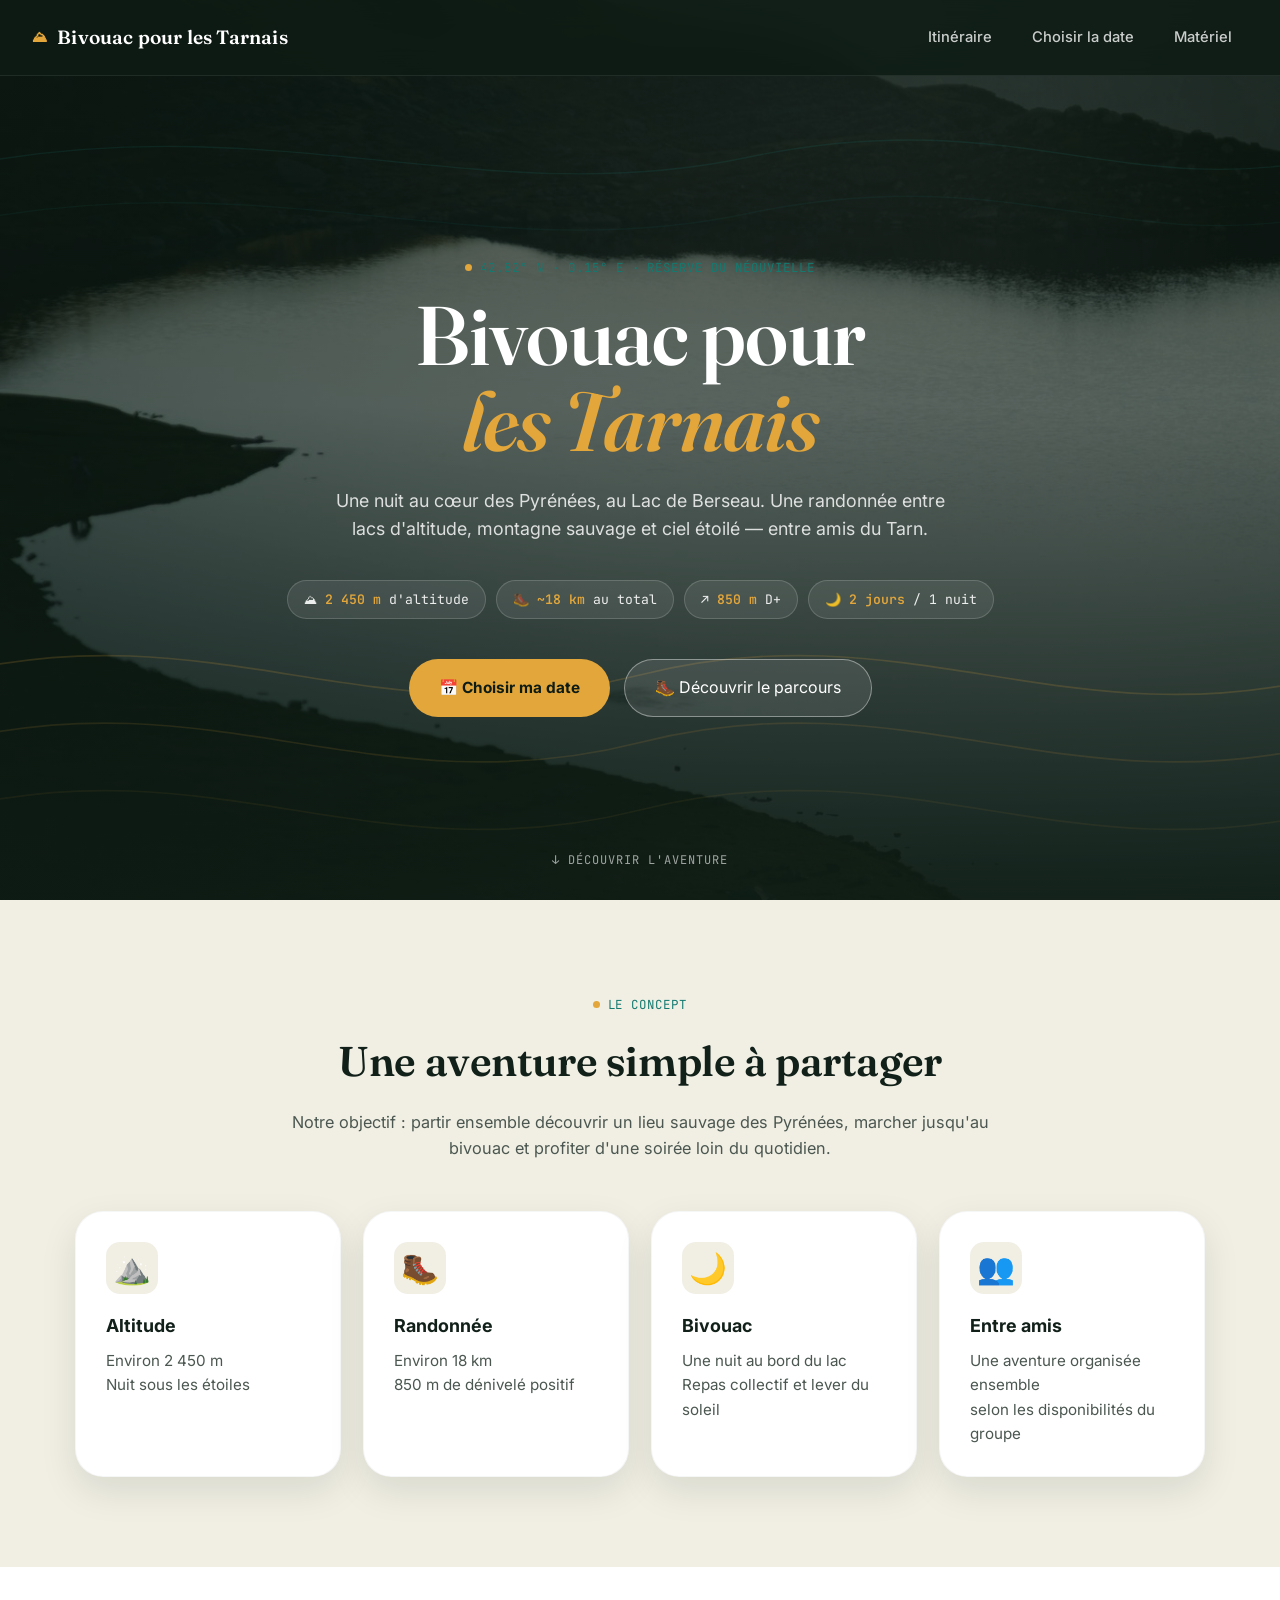
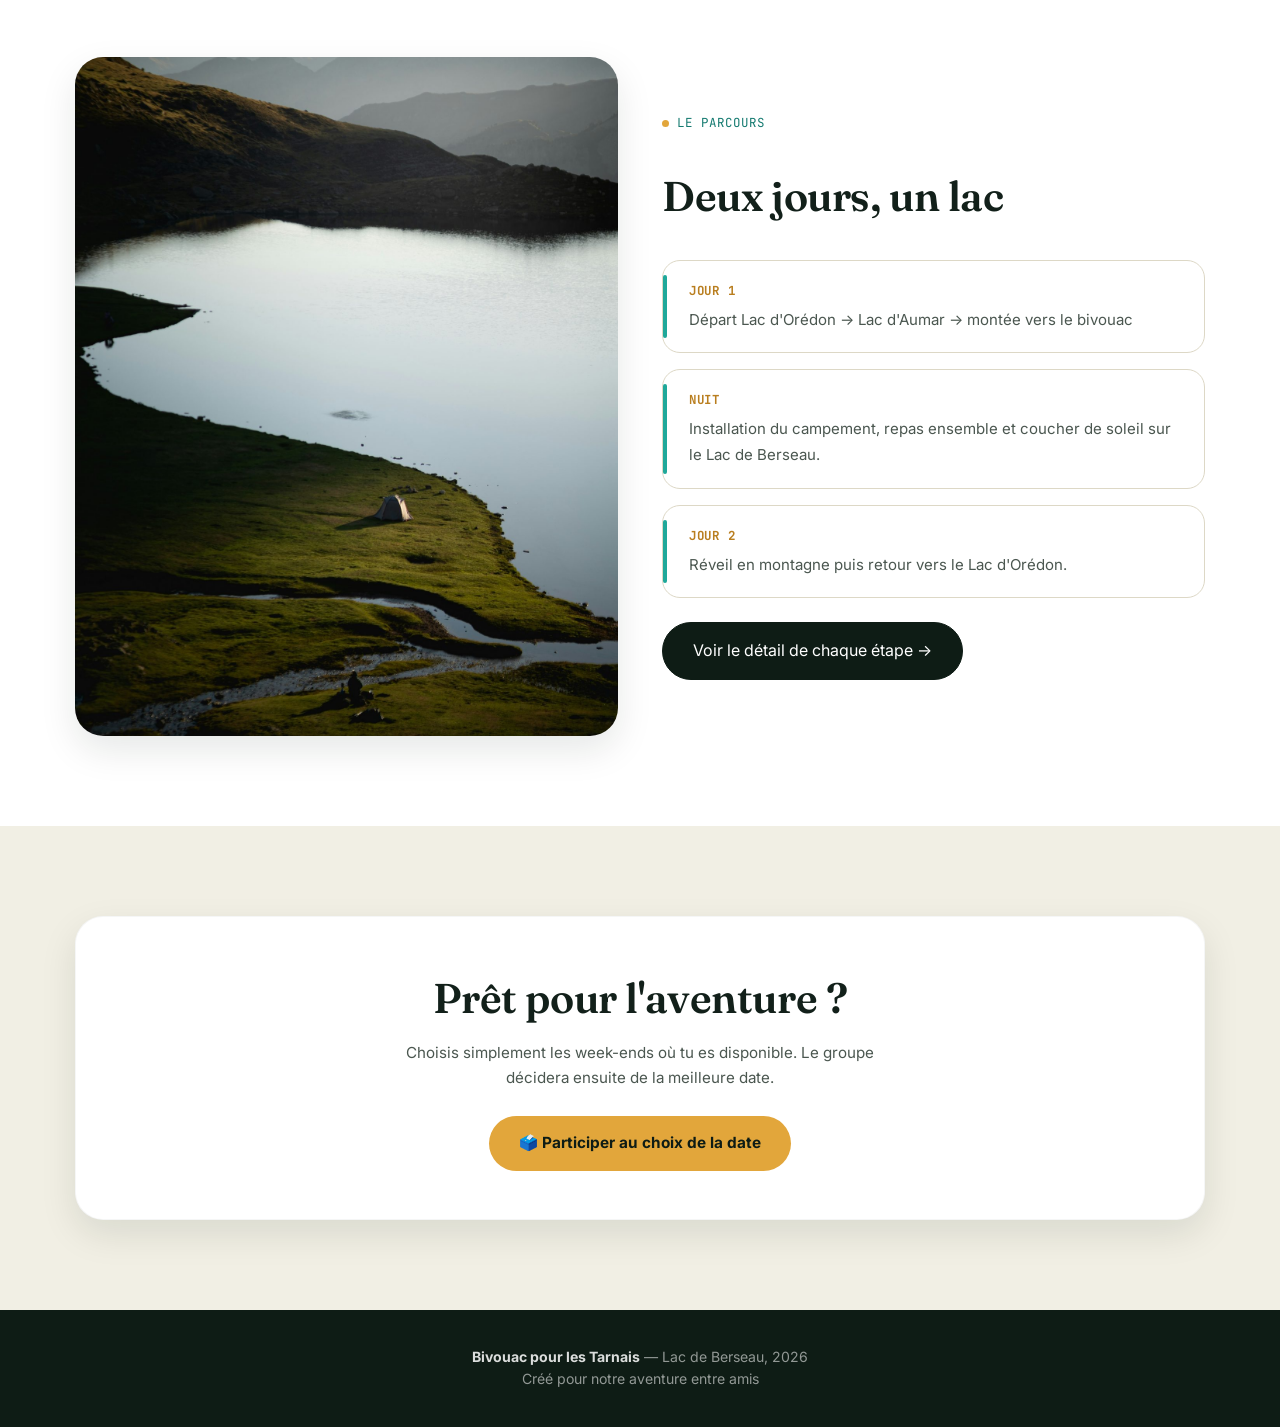
==== bivouac/index.html @ 33d570cf "Add files via upload" ====
<!DOCTYPE html>
<html lang="fr">
<head>

<meta charset="UTF-8">
<meta name="viewport" content="width=device-width, initial-scale=1.0">

<title>Bivouac pour les Tarnais 2026 — Lac de Berseau</title>
<meta name="description" content="Une nuit au Lac de Berseau, dans la réserve du Néouvielle. Itinéraire, dates et matériel pour le bivouac des Tarnais, été 2026.">

<link rel="stylesheet" href="css/style.css">

</head>
<body>

<header class="topnav">

    <a href="index.html" class="nav-logo">
        <span class="logo-mark">⛰</span>
        Bivouac pour les Tarnais
    </a>

    <nav class="nav-menu">
        <a href="itineraire.html" class="nav-link">Itinéraire</a>
        <a href="vote.html" class="nav-link">Choisir la date</a>
        <a href="materiel.html" class="nav-link">Matériel</a>
    </nav>

    <button class="nav-toggle" aria-label="Ouvrir le menu" aria-expanded="false">
        <span></span><span></span><span></span>
    </button>

</header>


<!-- HERO -->
<section class="hero">

    <svg class="hero-contours" viewBox="0 0 1200 800" preserveAspectRatio="none" xmlns="http://www.w3.org/2000/svg" aria-hidden="true">
        <path d="M-50,600 C200,540 350,660 600,600 C850,540 1000,660 1250,600" stroke="#e2a63b" stroke-width="1.5" fill="none" opacity="0.5"/>
        <path d="M-50,660 C200,600 350,720 600,660 C850,600 1000,720 1250,660" stroke="#e2a63b" stroke-width="1.5" fill="none" opacity="0.35"/>
        <path d="M-50,720 C200,660 350,780 600,720 C850,660 1000,780 1250,720" stroke="#e2a63b" stroke-width="1.5" fill="none" opacity="0.2"/>
        <path d="M-50,150 C250,90 450,190 700,140 C950,90 1050,180 1250,140" stroke="#1fa89a" stroke-width="1.2" fill="none" opacity="0.3"/>
        <path d="M-50,200 C250,140 450,240 700,190 C950,140 1050,230 1250,190" stroke="#1fa89a" stroke-width="1.2" fill="none" opacity="0.18"/>
    </svg>

    <div class="hero-content">

        <span class="eyebrow">42.82° N · 0.15° E · Réserve du Néouvielle</span>

        <h1 class="hero-title">Bivouac pour<br><em>les Tarnais</em></h1>

        <p class="hero-sub">
            Une nuit au cœur des Pyrénées, au Lac de Berseau.
            Une randonnée entre lacs d'altitude, montagne sauvage et ciel étoilé — entre amis du Tarn.
        </p>

        <div class="hero-stats">
            <span class="hero-stat">⛰ <b>2 450 m</b> d'altitude</span>
            <span class="hero-stat">🥾 <b>~18 km</b> au total</span>
            <span class="hero-stat">↗ <b>850 m</b> D+</span>
            <span class="hero-stat">🌙 <b>2 jours</b> / 1 nuit</span>
        </div>

        <div class="hero-buttons">
            <a href="vote.html" class="btn-primary">📅 Choisir ma date</a>
            <a href="itineraire.html" class="btn-secondary">🥾 Découvrir le parcours</a>
        </div>

    </div>

    <div class="hero-scroll">↓ Découvrir l'aventure</div>

</section>


<!-- PRESENTATION -->
<section class="section">
    <div class="container">

        <div class="section-head">
            <span class="eyebrow">Le concept</span>
            <h2 class="section-title">Une aventure simple à partager</h2>
            <p class="section-description">
                Notre objectif : partir ensemble découvrir un lieu sauvage des Pyrénées, marcher jusqu'au bivouac
                et profiter d'une soirée loin du quotidien.
            </p>
        </div>

        <div class="cards-grid">

            <div class="card">
                <div class="card-icon">⛰️</div>
                <h3>Altitude</h3>
                <p>Environ 2 450 m<br>Nuit sous les étoiles</p>
            </div>

            <div class="card">
                <div class="card-icon">🥾</div>
                <h3>Randonnée</h3>
                <p>Environ 18 km<br>850 m de dénivelé positif</p>
            </div>

            <div class="card">
                <div class="card-icon">🌙</div>
                <h3>Bivouac</h3>
                <p>Une nuit au bord du lac<br>Repas collectif et lever du soleil</p>
            </div>

            <div class="card">
                <div class="card-icon">👥</div>
                <h3>Entre amis</h3>
                <p>Une aventure organisée ensemble<br>selon les disponibilités du groupe</p>
            </div>

        </div>

    </div>
</section>


<!-- IMAGE + HISTOIRE -->
<section class="section section-alt">
    <div class="container">

        <div class="route-layout">

            <div class="route-image">
                <img src="images/lac-berseau.jpg" alt="Lac de Berseau au coucher du soleil, tente de bivouac installée sur la rive, Pyrénées">
            </div>

            <div class="route-info">

                <span class="eyebrow">Le parcours</span>
                <h2 class="section-title" style="text-align:left">Deux jours, un lac</h2>

                <div class="info-box">
                    <strong>Jour 1</strong>
                    <span>Départ Lac d'Orédon → Lac d'Aumar → montée vers le bivouac</span>
                </div>

                <div class="info-box">
                    <strong>Nuit</strong>
                    <span>Installation du campement, repas ensemble et coucher de soleil sur le Lac de Berseau.</span>
                </div>

                <div class="info-box">
                    <strong>Jour 2</strong>
                    <span>Réveil en montagne puis retour vers le Lac d'Orédon.</span>
                </div>

                <a href="itineraire.html" class="btn-secondary" style="align-self:flex-start;background:var(--pine-950);border-color:var(--pine-950);color:#fff;margin-top:8px">
                    Voir le détail de chaque étape →
                </a>

            </div>

        </div>

    </div>
</section>


<!-- CTA -->
<section class="section">
    <div class="container">

        <div class="card" style="text-align:center;padding:48px 30px">
            <h2 class="section-title" style="margin-bottom:10px">Prêt pour l'aventure ?</h2>
            <p style="margin:0 auto 26px;max-width:520px;color:var(--ink-soft)">
                Choisis simplement les week-ends où tu es disponible. Le groupe décidera ensuite de la meilleure date.
            </p>
            <a href="vote.html" class="btn-primary">🗳️ Participer au choix de la date</a>
        </div>

    </div>
</section>


<footer class="footer">
    <strong>Bivouac pour les Tarnais</strong> — Lac de Berseau, 2026<br>
    Créé pour notre aventure entre amis
</footer>

<script src="js/nav.js"></script>

</body>
</html>
---- bivouac/css/style.css ----
/* =========================================================
   BIVOUAC POUR LES TARNAIS — Lac de Berseau, 2026
   Design system : carnet de route technique / altimètre GPS
   ========================================================= */

@import url('https://fonts.googleapis.com/css2?family=Fraunces:opsz,wght@9..144,400;9..144,500;9..144,600;9..144,700&family=Inter:wght@400;500;600;700;800&family=JetBrains+Mono:wght@400;500;600;700&display=swap');

/* ---------------------------------------------------------
   RESET
--------------------------------------------------------- */
*, *::before, *::after { box-sizing: border-box; margin: 0; padding: 0; }
html { scroll-behavior: smooth; }
body {
    font-family: "Inter", "Segoe UI", Arial, sans-serif;
    background: var(--paper);
    color: var(--ink);
    line-height: 1.6;
    -webkit-font-smoothing: antialiased;
}
img { max-width: 100%; display: block; }
a { text-decoration: none; color: inherit; }
button, input, textarea { font-family: inherit; }
ul { list-style: none; }

@media (prefers-reduced-motion: reduce) {
    *, *::before, *::after {
        animation-duration: 0.01ms !important;
        animation-iteration-count: 1 !important;
        transition-duration: 0.01ms !important;
        scroll-behavior: auto !important;
    }
}

:focus-visible {
    outline: 2px solid var(--teal);
    outline-offset: 3px;
}

/* ---------------------------------------------------------
   TOKENS
--------------------------------------------------------- */
:root {
    /* Base */
    --pine-950: #0e1c15;
    --pine-800: #16281e;
    --pine-700: #1f3d2a;
    --pine-500: #3a6b4a;
    --pine-300: #6a9c78;

    --paper: #f1efe4;
    --paper-2: #ffffff;
    --line: #ddd8c6;

    --ink: #12201a;
    --ink-soft: #4b5750;
    --ink-mute: #7c867f;

    --amber: #e2a63b;
    --amber-deep: #b97e1f;
    --teal: #1fa89a;
    --teal-deep: #147a70;

    --radius-s: 10px;
    --radius: 18px;
    --radius-l: 28px;

    --shadow: 0 14px 36px rgba(14, 28, 21, 0.10);
    --shadow-hover: 0 22px 50px rgba(14, 28, 21, 0.16);

    --font-display: "Fraunces", Georgia, serif;
    --font-body: "Inter", "Segoe UI", Arial, sans-serif;
    --font-mono: "JetBrains Mono", "SFMono-Regular", Consolas, monospace;
}

/* ---------------------------------------------------------
   LAYOUT HELPERS
--------------------------------------------------------- */
.container {
    width: 100%;
    max-width: 1180px;
    margin: auto;
    padding-left: 25px;
    padding-right: 25px;
}

.eyebrow {
    font-family: var(--font-mono);
    font-size: 0.78rem;
    letter-spacing: 0.08em;
    text-transform: uppercase;
    color: var(--teal-deep);
    display: inline-flex;
    align-items: center;
    gap: 8px;
    margin-bottom: 14px;
}
.eyebrow::before {
    content: "";
    width: 7px;
    height: 7px;
    border-radius: 50%;
    background: var(--amber);
    display: inline-block;
}

/* ---------------------------------------------------------
   NAVIGATION
--------------------------------------------------------- */
.topnav {
    position: fixed;
    top: 0; left: 0; right: 0;
    height: 76px;
    display: flex;
    align-items: center;
    justify-content: space-between;
    padding: 0 32px;
    background: rgba(14, 28, 21, 0.85);
    backdrop-filter: blur(14px);
    -webkit-backdrop-filter: blur(14px);
    border-bottom: 1px solid rgba(255,255,255,0.08);
    z-index: 1000;
}

.nav-logo {
    color: #fff;
    font-family: var(--font-display);
    font-size: 1.2rem;
    font-weight: 600;
    letter-spacing: 0.01em;
    display: flex;
    align-items: center;
    gap: 10px;
}
.nav-logo .logo-mark {
    color: var(--amber);
    font-family: var(--font-mono);
    font-size: 0.95rem;
}

.nav-menu {
    display: flex;
    align-items: center;
    gap: 8px;
}

.nav-link {
    color: rgba(255,255,255,0.78);
    font-size: 0.92rem;
    font-weight: 500;
    padding: 10px 16px;
    border-radius: 50px;
    transition: 0.2s;
}
.nav-link:hover,
.nav-link:focus-visible {
    color: #fff;
    background: rgba(255,255,255,0.10);
}
.nav-link.is-active {
    color: var(--pine-950);
    background: var(--amber);
}

/* Hamburger toggle (mobile) */
.nav-toggle {
    display: none;
    width: 44px;
    height: 44px;
    border: none;
    background: rgba(255,255,255,0.08);
    border-radius: 12px;
    cursor: pointer;
    position: relative;
    z-index: 1200;
}
.nav-toggle span {
    position: absolute;
    left: 11px; right: 11px;
    height: 2px;
    background: #fff;
    border-radius: 2px;
    transition: 0.25s ease;
}
.nav-toggle span:nth-child(1) { top: 16px; }
.nav-toggle span:nth-child(2) { top: 21px; }
.nav-toggle span:nth-child(3) { top: 26px; }

.nav-toggle.is-open span:nth-child(1) { transform: translateY(5px) rotate(45deg); }
.nav-toggle.is-open span:nth-child(2) { opacity: 0; }
.nav-toggle.is-open span:nth-child(3) { transform: translateY(-5px) rotate(-45deg); }

/* ---------------------------------------------------------
   HERO
--------------------------------------------------------- */
.hero {
    min-height: 100svh;
    display: flex;
    align-items: center;
    justify-content: center;
    position: relative;
    overflow: hidden;
    background: var(--pine-950);
}

.hero::before {
    content: "";
    position: absolute;
    inset: 0;
    background-image:
        linear-gradient(180deg, rgba(14,28,21,0.55) 0%, rgba(14,28,21,0.35) 45%, rgba(14,28,21,0.92) 100%),
        url("../images/lac-berseau.jpg");
    background-size: cover;
    background-position: center 30%;
    opacity: 0.55;
}

.hero-contours {
    position: absolute;
    inset: 0;
    width: 100%;
    height: 100%;
    opacity: 0.35;
    pointer-events: none;
}

.hero-content {
    position: relative;
    z-index: 2;
    max-width: 880px;
    text-align: center;
    padding: 130px 25px 60px;
}

.hero-title {
    color: #fff;
    font-family: var(--font-display);
    font-weight: 600;
    font-size: clamp(2.6rem, 7vw, 5.2rem);
    line-height: 1.04;
    margin-bottom: 22px;
    letter-spacing: -0.01em;
}
.hero-title em {
    font-style: italic;
    color: var(--amber);
}

.hero-sub {
    color: rgba(255,255,255,0.82);
    max-width: 620px;
    margin: 0 auto 36px;
    font-size: 1.12rem;
}

.hero-stats {
    display: flex;
    justify-content: center;
    flex-wrap: wrap;
    gap: 10px;
    margin-bottom: 40px;
}
.hero-stat {
    font-family: var(--font-mono);
    font-size: 0.82rem;
    color: rgba(255,255,255,0.9);
    background: rgba(255,255,255,0.08);
    border: 1px solid rgba(255,255,255,0.16);
    padding: 8px 16px;
    border-radius: 50px;
}
.hero-stat b { color: var(--amber); font-weight: 600; }

.hero-buttons {
    display: flex;
    justify-content: center;
    flex-wrap: wrap;
    gap: 14px;
}

.hero-scroll {
    position: absolute;
    bottom: 30px;
    left: 50%;
    transform: translateX(-50%);
    color: rgba(255,255,255,0.6);
    font-family: var(--font-mono);
    font-size: 0.75rem;
    letter-spacing: 0.08em;
    text-transform: uppercase;
    z-index: 2;
    animation: bounce 2.4s infinite;
}
@keyframes bounce {
    0%, 100% { transform: translate(-50%, 0); }
    50% { transform: translate(-50%, 8px); }
}

/* ---------------------------------------------------------
   BUTTONS
--------------------------------------------------------- */
.btn-primary,
.btn-send {
    background: var(--amber);
    color: var(--pine-950);
    padding: 15px 30px;
    border-radius: 50px;
    border: none;
    font-weight: 700;
    font-size: 0.96rem;
    cursor: pointer;
    transition: 0.22s;
    display: inline-flex;
    align-items: center;
    gap: 8px;
}
.btn-primary:hover,
.btn-send:hover {
    background: #f0b654;
    transform: translateY(-3px);
    box-shadow: 0 12px 26px rgba(226, 166, 59, 0.35);
}

.btn-secondary {
    background: rgba(255,255,255,0.10);
    border: 1px solid rgba(255,255,255,0.4);
    color: #fff;
    padding: 15px 30px;
    border-radius: 50px;
    transition: 0.22s;
    display: inline-flex;
    align-items: center;
    gap: 8px;
}
.btn-secondary:hover {
    background: rgba(255,255,255,0.2);
    transform: translateY(-3px);
}

.btn-send { width: 100%; justify-content: center; }
.btn-send:disabled { opacity: 0.6; cursor: default; transform: none; }

.btn-back {
    padding: 12px 25px;
    border-radius: 50px;
    background: var(--paper-2);
    border: 1px solid var(--line);
    color: var(--ink);
    font-weight: 600;
}

.btn-danger {
    background: #c65b4a;
    color: #fff;
    border: none;
    padding: 12px 22px;
    border-radius: 50px;
    font-weight: 600;
    cursor: pointer;
    transition: 0.2s;
}
.btn-danger:hover { background: #a94734; }

/* ---------------------------------------------------------
   GENERAL SECTIONS
--------------------------------------------------------- */
.section { padding: 90px 0; }
.section.tight { padding: 50px 0; }
.section-alt { background: var(--paper-2); }

.section-head { max-width: 700px; margin: 0 auto 50px; text-align: center; }
.section-head.left { margin: 0 0 40px; text-align: left; }

.section-title {
    font-family: var(--font-display);
    font-weight: 600;
    font-size: clamp(1.9rem, 3.4vw, 2.6rem);
    margin-bottom: 14px;
    letter-spacing: -0.01em;
}

.section-description {
    color: var(--ink-soft);
    font-size: 1.02rem;
}

/* ---------------------------------------------------------
   CARDS
--------------------------------------------------------- */
.cards-grid {
    display: grid;
    grid-template-columns: repeat(auto-fit, minmax(250px, 1fr));
    gap: 22px;
}

.card {
    background: var(--paper-2);
    border-radius: var(--radius-l);
    padding: 30px;
    box-shadow: var(--shadow);
    transition: 0.25s;
    border: 1px solid rgba(18,32,26,0.04);
}
.card:hover { transform: translateY(-6px); box-shadow: var(--shadow-hover); }

.card-icon {
    font-size: 1.9rem;
    margin-bottom: 18px;
    width: 52px; height: 52px;
    display: flex; align-items: center; justify-content: center;
    background: var(--paper);
    border-radius: 14px;
}

.card h3 { font-size: 1.12rem; margin-bottom: 8px; font-weight: 700; }
.card p { color: var(--ink-soft); font-size: 0.95rem; }
.card .stat-mono {
    font-family: var(--font-mono);
    font-size: 1.5rem;
    font-weight: 600;
    color: var(--teal-deep);
    display: block;
    margin-bottom: 4px;
}

/* ---------------------------------------------------------
   ITINÉRAIRE — PRÉSENTATION ACCUEIL
--------------------------------------------------------- */
.route-layout {
    display: grid;
    grid-template-columns: 1fr 1fr;
    gap: 44px;
    align-items: center;
}

.route-image {
    border-radius: var(--radius-l);
    overflow: hidden;
    box-shadow: var(--shadow);
    aspect-ratio: 4 / 5;
}
.route-image img { width: 100%; height: 100%; object-fit: cover; }

.route-info { display: flex; flex-direction: column; gap: 16px; }

.info-box {
    background: var(--paper-2);
    border-radius: var(--radius);
    padding: 20px 22px;
    border: 1px solid var(--line);
    position: relative;
    padding-left: 26px;
}
.info-box::before {
    content: "";
    position: absolute;
    left: 0; top: 14px; bottom: 14px;
    width: 4px;
    border-radius: 4px;
    background: var(--teal);
}
.info-box strong {
    display: block;
    font-family: var(--font-mono);
    font-size: 0.78rem;
    text-transform: uppercase;
    letter-spacing: 0.06em;
    color: var(--amber-deep);
    margin-bottom: 6px;
}
.info-box span { color: var(--ink-soft); font-size: 0.94rem; }

/* ---------------------------------------------------------
   PAGE HEADER (sous-pages)
--------------------------------------------------------- */
.page-hero {
    background: var(--pine-950);
    padding: 150px 0 70px;
    position: relative;
    overflow: hidden;
}
.page-hero .container { position: relative; z-index: 2; }
.page-hero .section-title,
.page-hero .eyebrow { color: #fff; }
.page-hero .eyebrow { color: var(--amber); }
.page-hero .section-description { color: rgba(255,255,255,0.75); }
.page-hero-contours { position: absolute; inset: 0; opacity: 0.25; }

/* ---------------------------------------------------------
   ITINÉRAIRE — SPINE / ÉTAPES
--------------------------------------------------------- */
.trail {
    position: relative;
    max-width: 900px;
    margin: 0 auto;
}

.trail::before {
    content: "";
    position: absolute;
    left: 34px;
    top: 34px;
    bottom: 34px;
    width: 0;
    border-left: 4px dashed var(--line);
}

.stage {
    position: relative;
    padding-left: 90px;
    padding-bottom: 56px;
}
.stage:last-child { padding-bottom: 0; }

.stage-marker {
    position: absolute;
    left: 0;
    top: 4px;
    width: 68px;
    height: 68px;
    border-radius: 50%;
    background: var(--paper-2);
    border: 3px solid var(--teal);
    display: flex;
    align-items: center;
    justify-content: center;
    flex-direction: column;
    box-shadow: var(--shadow);
    z-index: 2;
}
.stage-marker .marker-alt {
    font-family: var(--font-mono);
    font-size: 0.72rem;
    font-weight: 700;
    color: var(--pine-950);
    line-height: 1;
}
.stage-marker .marker-unit {
    font-family: var(--font-mono);
    font-size: 0.55rem;
    color: var(--ink-mute);
}
.stage.is-camp .stage-marker { border-color: var(--amber); background: var(--pine-950); }
.stage.is-camp .stage-marker .marker-alt { color: var(--amber); }
.stage.is-camp .stage-marker .marker-unit { color: rgba(255,255,255,0.5); }

.stage-card {
    background: var(--paper-2);
    border-radius: var(--radius-l);
    box-shadow: var(--shadow);
    overflow: hidden;
    border: 1px solid rgba(18,32,26,0.05);
}
.stage.is-camp .stage-card {
    background: var(--pine-950);
    color: #fff;
}

.stage-media {
    display: grid;
    grid-template-columns: 1.3fr 1fr;
}
.stage-photo {
    aspect-ratio: 4/3;
    overflow: hidden;
    background: linear-gradient(135deg, var(--pine-700), var(--pine-500));
    position: relative;
}
.stage-photo img { width: 100%; height: 100%; object-fit: cover; }
.stage-photo.is-placeholder {
    display: flex;
    align-items: center;
    justify-content: center;
}
.stage-photo.is-placeholder svg { width: 60%; opacity: 0.85; }
.stage-photo-tag {
    position: absolute;
    bottom: 10px; left: 10px;
    font-family: var(--font-mono);
    font-size: 0.65rem;
    color: #fff;
    background: rgba(14,28,21,0.55);
    padding: 4px 10px;
    border-radius: 50px;
    letter-spacing: 0.04em;
}
.stage-map {
    background: var(--paper);
    display: flex;
    align-items: center;
    justify-content: center;
    padding: 10px;
}
.stage.is-camp .stage-map { background: rgba(255,255,255,0.05); }
.stage-map svg { width: 100%; height: 100%; }

.stage-body { padding: 26px 28px 28px; }

.stage-eyebrow {
    font-family: var(--font-mono);
    font-size: 0.72rem;
    text-transform: uppercase;
    letter-spacing: 0.07em;
    color: var(--teal-deep);
    margin-bottom: 8px;
    display: block;
}
.stage.is-camp .stage-eyebrow { color: var(--amber); }

.stage-body h3 {
    font-family: var(--font-display);
    font-size: 1.4rem;
    font-weight: 600;
    margin-bottom: 10px;
}

.stage-body p {
    color: var(--ink-soft);
    font-size: 0.96rem;
    margin-bottom: 14px;
}
.stage.is-camp .stage-body p { color: rgba(255,255,255,0.78); }

.stage-tags {
    display: flex;
    flex-wrap: wrap;
    gap: 8px;
}
.stage-tag {
    font-family: var(--font-mono);
    font-size: 0.75rem;
    background: var(--paper);
    border: 1px solid var(--line);
    padding: 5px 12px;
    border-radius: 50px;
    color: var(--ink-soft);
}
.stage.is-camp .stage-tag {
    background: rgba(255,255,255,0.08);
    border-color: rgba(255,255,255,0.18);
    color: rgba(255,255,255,0.85);
}

/* ---------------------------------------------------------
   CARTE (Leaflet)
--------------------------------------------------------- */
.map-frame {
    height: 460px;
    border-radius: var(--radius-l);
    overflow: hidden;
    box-shadow: var(--shadow);
    border: 1px solid var(--line);
}

/* ---------------------------------------------------------
   PROGRAMME (timeline horaire)
--------------------------------------------------------- */
.program-list { display: flex; flex-direction: column; gap: 0; }
.program-item {
    display: grid;
    grid-template-columns: 130px 1fr;
    gap: 20px;
    padding: 20px 0;
    border-bottom: 1px solid var(--line);
}
.program-item:last-child { border-bottom: none; }
.program-time {
    font-family: var(--font-mono);
    font-weight: 700;
    color: var(--teal-deep);
    font-size: 0.95rem;
}
.program-item h4 { font-size: 1.02rem; margin-bottom: 4px; }
.program-item p { color: var(--ink-soft); font-size: 0.92rem; }

/* ---------------------------------------------------------
   MATÉRIEL
--------------------------------------------------------- */
.material-grid {
    display: grid;
    grid-template-columns: repeat(auto-fit, minmax(260px, 1fr));
    gap: 22px;
}

.material-card {
    background: var(--paper-2);
    border-radius: var(--radius-l);
    padding: 28px;
    box-shadow: var(--shadow);
    border: 1px solid rgba(18,32,26,0.04);
}

.material-card .card-icon { margin-bottom: 16px; }
.material-card h3 { margin-bottom: 4px; font-size: 1.08rem; }
.material-card .material-count {
    font-family: var(--font-mono);
    font-size: 0.75rem;
    color: var(--ink-mute);
    margin-bottom: 18px;
    display: block;
}

.material-list li {
    padding: 11px 0;
    border-bottom: 1px solid var(--line);
    color: var(--ink-soft);
    font-size: 0.94rem;
    display: flex;
    gap: 10px;
    align-items: flex-start;
}
.material-list li:last-child { border-bottom: none; }
.material-list li::before {
    content: "✓";
    color: var(--teal);
    font-weight: 700;
    flex-shrink: 0;
}
.material-list li b { color: var(--ink); font-weight: 600; }
.material-list li.is-key {
    background: rgba(226,166,59,0.10);
    margin: 0 -12px;
    padding: 11px 12px;
    border-radius: 10px;
    border-bottom: none;
}
.material-list li.is-key::before { content: "💧"; }

.material-note {
    background: rgba(31,168,154,0.08);
    border: 1px solid rgba(31,168,154,0.25);
    border-radius: var(--radius);
    padding: 18px 20px;
    font-size: 0.92rem;
    color: var(--ink-soft);
    margin-top: 22px;
}
.material-note b { color: var(--teal-deep); }

/* ---------------------------------------------------------
   VOTE PAGE
--------------------------------------------------------- */
.vote-page { background: var(--paper); }

.vote-wrap {
    max-width: 820px;
    margin: auto;
    padding: 130px 25px 80px;
}

.step-card {
    background: var(--paper-2);
    border-radius: var(--radius-l);
    padding: 36px;
    box-shadow: var(--shadow);
    border: 1px solid rgba(18,32,26,0.04);
}

.step-title {
    font-family: var(--font-display);
    font-size: 1.7rem;
    font-weight: 600;
    margin-bottom: 8px;
}

.step-sub { color: var(--ink-soft); margin-bottom: 26px; }

.field-group { margin-bottom: 24px; }
.field-group label {
    display: block;
    font-weight: 700;
    margin-bottom: 8px;
    font-size: 0.92rem;
}
.field-group input,
.field-group textarea {
    width: 100%;
    padding: 15px;
    border-radius: var(--radius-s);
    border: 1px solid var(--line);
    font-size: 1rem;
    background: var(--paper);
    transition: 0.2s;
}
.field-group input:focus,
.field-group textarea:focus {
    outline: none;
    border-color: var(--teal);
    background: var(--paper-2);
}

.calendar-wrap {
    background: var(--paper);
    padding: 22px;
    border-radius: var(--radius-l);
    border: 1px solid var(--line);
}
.calendar-wrap h3 {
    font-family: var(--font-mono);
    font-size: 0.85rem;
    text-transform: uppercase;
    letter-spacing: 0.05em;
    color: var(--ink-mute);
    margin-bottom: 14px;
}

.dates-grid {
    display: grid;
    grid-template-columns: repeat(auto-fit, minmax(150px, 1fr));
    gap: 12px;
}

.date-btn {
    padding: 16px;
    background: var(--paper-2);
    border: 2px solid var(--line);
    border-radius: var(--radius-s);
    cursor: pointer;
    text-align: left;
    transition: 0.18s;
}
.date-btn:hover { border-color: var(--teal); }
.date-btn.selected {
    background: rgba(31,168,154,0.10);
    border-color: var(--teal);
}
.date-day {
    font-family: var(--font-mono);
    color: var(--ink-mute);
    font-size: 0.72rem;
    text-transform: uppercase;
}
.date-range { font-weight: 700; font-size: 1rem; margin-top: 2px; }
.date-check { color: var(--teal-deep); font-size: 0.82rem; font-weight: 600; margin-top: 4px; min-height: 18px; }

.vote-recap {
    background: var(--paper);
    border: 1px solid var(--line);
    border-radius: var(--radius);
    padding: 20px 22px;
    margin: 26px 0;
}
.recap-row { font-size: 0.92rem; margin-bottom: 8px; color: var(--ink-soft); }
.recap-row:last-child { margin-bottom: 0; }
.recap-row strong { color: var(--ink); }

/* ---------------------------------------------------------
   ADMIN
--------------------------------------------------------- */
.admin-page { background: var(--paper); }
.admin-wrap { max-width: 1150px; margin: auto; padding: 130px 25px 80px; }
.admin-header { text-align: center; margin-bottom: 44px; }
.admin-header h1 {
    font-family: var(--font-display);
    font-size: clamp(2rem, 4vw, 2.5rem);
    margin-bottom: 8px;
}
.admin-header p { color: var(--ink-soft); font-family: var(--font-mono); font-size: 0.9rem; }

.winner-card {
    background: linear-gradient(135deg, var(--pine-950), var(--pine-700));
    color: #fff;
    border-radius: var(--radius-l);
    padding: 36px;
    display: flex;
    align-items: center;
    gap: 26px;
    margin-bottom: 36px;
    box-shadow: var(--shadow);
}
.winner-crown { font-size: 2.6rem; }
.winner-label {
    font-family: var(--font-mono);
    text-transform: uppercase;
    letter-spacing: 0.06em;
    opacity: 0.65;
    font-size: 0.75rem;
}
.winner-hike { font-family: var(--font-display); font-size: 1.6rem; font-weight: 600; margin: 4px 0; }
.winner-date { color: var(--amber); font-weight: 700; }
.winner-detail { font-size: 0.88rem; opacity: 0.75; margin-top: 4px; }

.results-grid {
    display: grid;
    grid-template-columns: repeat(2, 1fr);
    gap: 22px;
}
.result-block {
    background: var(--paper-2);
    padding: 28px;
    border-radius: var(--radius-l);
    box-shadow: var(--shadow);
}
.result-block h3 { margin-bottom: 18px; font-size: 1.05rem; }
.result-block.full-width { grid-column: 1 / -1; }

.chart-row { margin-bottom: 16px; }
.chart-row:last-child { margin-bottom: 0; }
.chart-label { display: flex; justify-content: space-between; font-size: 0.86rem; margin-bottom: 6px; }
.chart-count { font-family: var(--font-mono); color: var(--ink-mute); }
.chart-bar-bg { height: 10px; background: var(--paper); border-radius: 20px; overflow: hidden; }
.chart-bar { height: 100%; background: var(--teal); border-radius: 20px; transition: width 0.4s; }

.route-summary h4 { font-family: var(--font-display); margin-bottom: 10px; }
.route-summary p { color: var(--ink-soft); font-size: 0.92rem; }

.table-wrap { overflow-x: auto; }
table { width: 100%; border-collapse: collapse; }
th {
    background: var(--paper);
    padding: 12px 14px;
    text-align: left;
    font-family: var(--font-mono);
    font-size: 0.75rem;
    text-transform: uppercase;
    letter-spacing: 0.05em;
    color: var(--ink-mute);
}
td { padding: 14px; border-bottom: 1px solid var(--line); font-size: 0.92rem; }
.empty-row { text-align: center; color: var(--ink-mute); padding: 30px !important; }

.btn-delete {
    background: none;
    border: 1px solid var(--line);
    border-radius: 8px;
    padding: 6px 10px;
    cursor: pointer;
    transition: 0.2s;
}
.btn-delete:hover { border-color: #c65b4a; background: rgba(198,91,74,0.08); }

.danger-zone { margin-top: 40px; }
.danger-zone summary {
    cursor: pointer;
    font-family: var(--font-mono);
    font-size: 0.85rem;
    color: var(--ink-mute);
}

/* ---------------------------------------------------------
   FOOTER
--------------------------------------------------------- */
.footer {
    background: var(--pine-950);
    color: rgba(255,255,255,0.55);
    text-align: center;
    padding: 36px;
    font-size: 0.88rem;
}
.footer strong { color: rgba(255,255,255,0.85); }

/* ---------------------------------------------------------
   RESPONSIVE
--------------------------------------------------------- */
@media (max-width: 900px) {
    .route-layout { grid-template-columns: 1fr; }
    .results-grid { grid-template-columns: 1fr; }
    .stage-media { grid-template-columns: 1fr; }
    .stage-map { min-height: 140px; }
}

@media (max-width: 760px) {
    .nav-menu {
        position: fixed;
        top: 76px; left: 0; right: 0;
        background: rgba(14,28,21,0.98);
        backdrop-filter: blur(14px);
        flex-direction: column;
        align-items: stretch;
        gap: 4px;
        padding: 14px 20px 26px;
        transform: translateY(-12px);
        opacity: 0;
        pointer-events: none;
        transition: 0.22s ease;
        border-bottom: 1px solid rgba(255,255,255,0.08);
    }
    .nav-menu.is-open {
        transform: translateY(0);
        opacity: 1;
        pointer-events: auto;
    }
    .nav-link { padding: 14px 16px; border-radius: 12px; font-size: 1rem; }
    .nav-toggle { display: block; }
}

@media (max-width: 600px) {
    .topnav { padding: 0 18px; }
    .hero-content { padding-top: 110px; }
    .hero-title { font-size: 2.5rem; }
    .hero-sub { font-size: 1rem; }
    .section { padding: 60px 0; }
    .section-title { font-size: 1.7rem; }
    .step-card { padding: 24px; }
    .winner-card { flex-direction: column; text-align: center; }
    .dates-grid { grid-template-columns: 1fr; }
    .stage { padding-left: 74px; padding-bottom: 44px; }
    .stage-marker { width: 56px; height: 56px; left: 0; }
    .trail::before { left: 27px; }
    .program-item { grid-template-columns: 1fr; gap: 4px; }
}
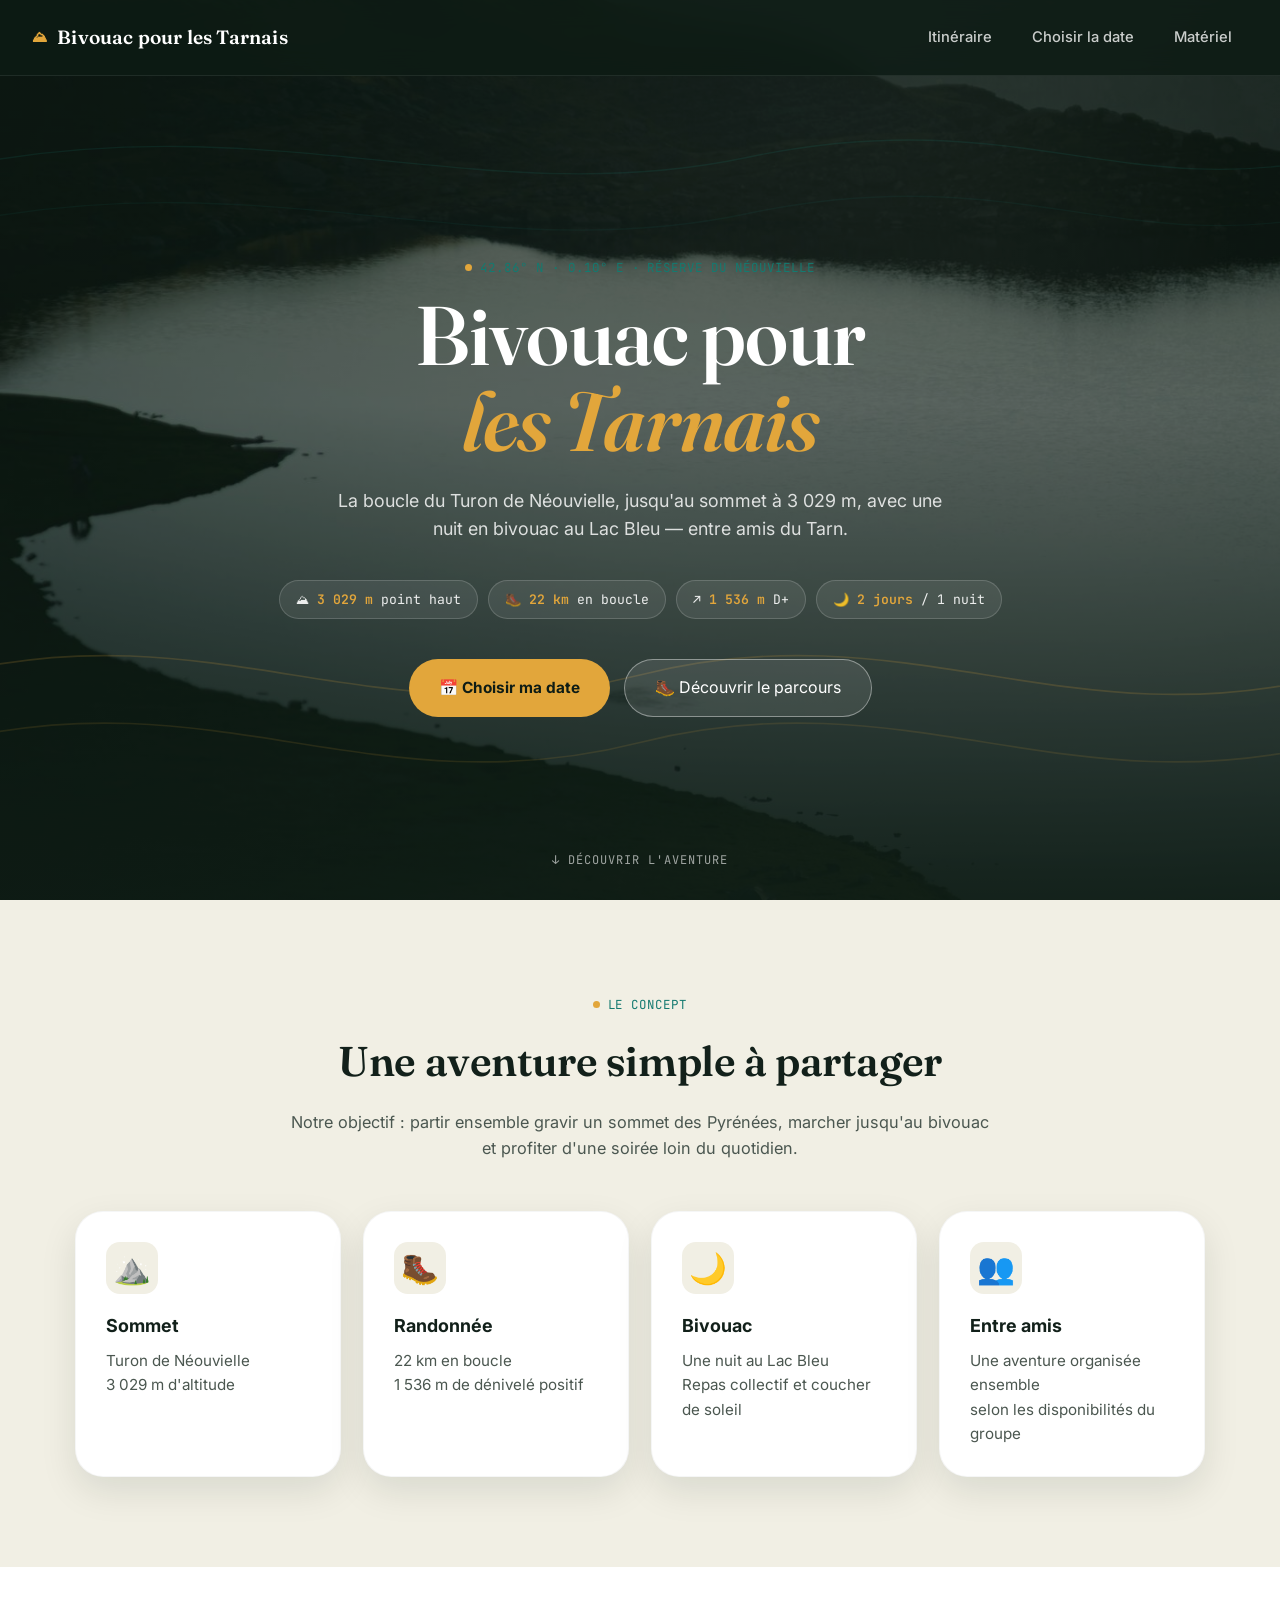
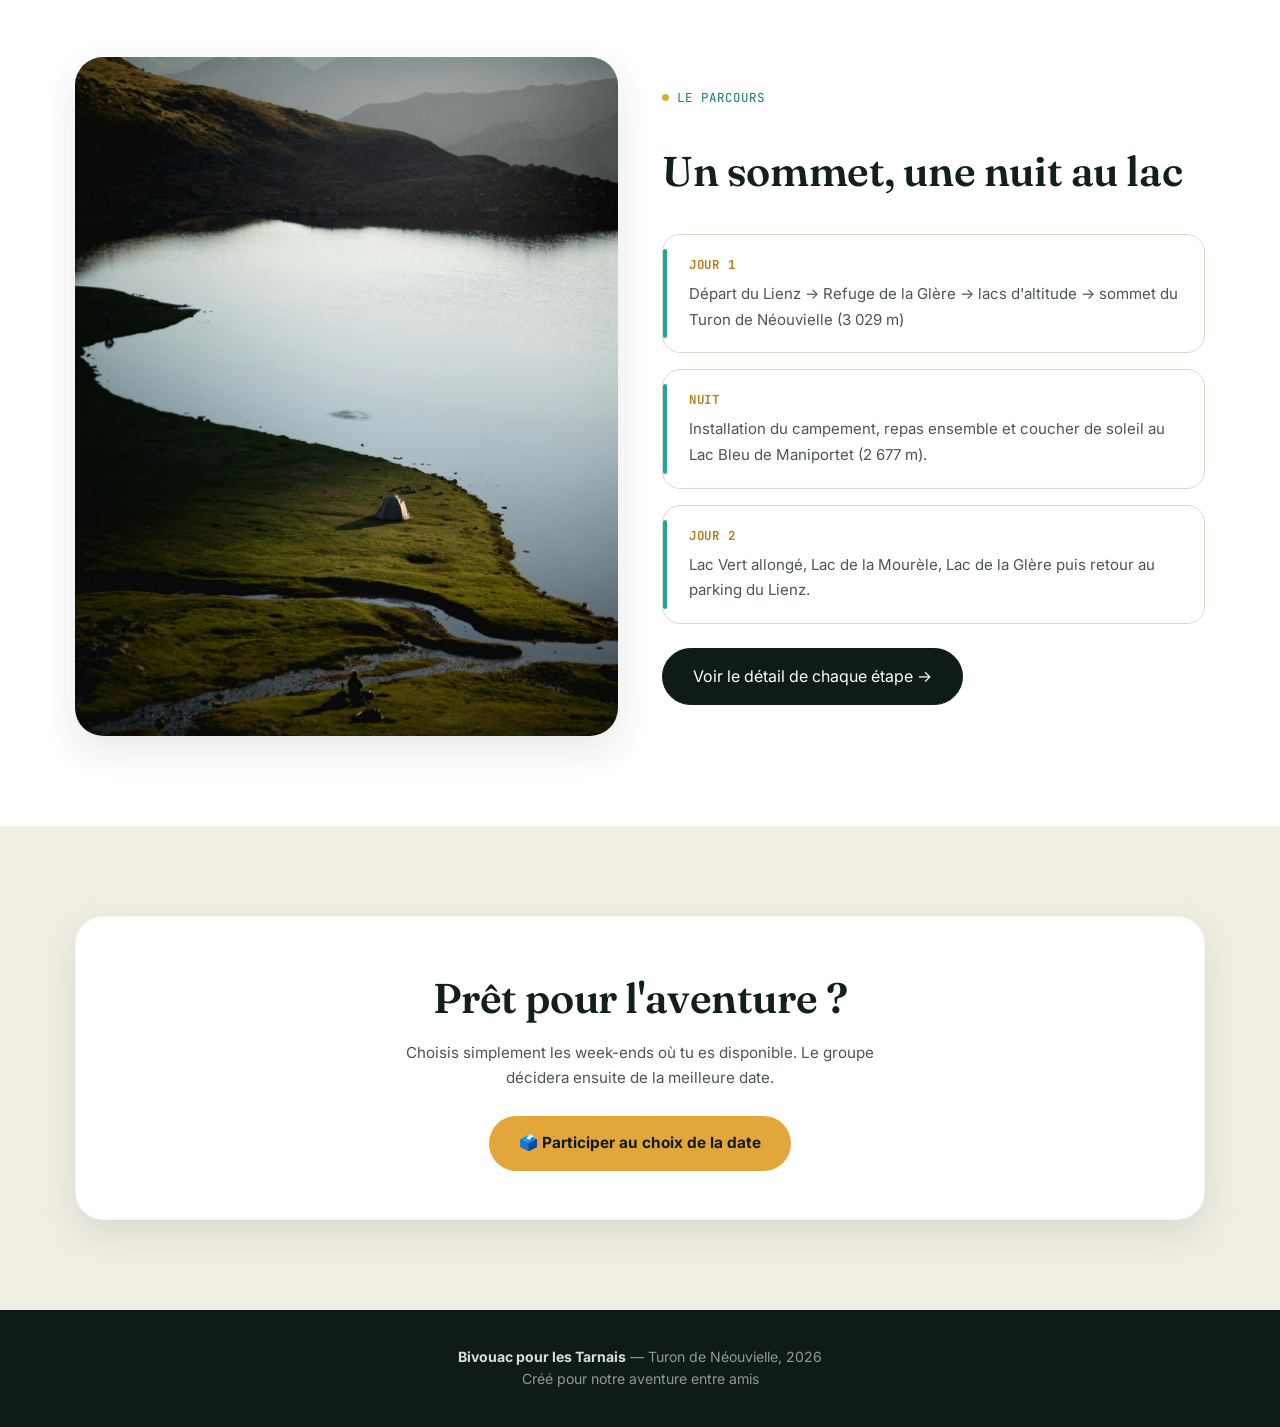
==== commit 5cc969f4: "Update index.html" ====
--- a/bivouac/index.html
+++ b/bivouac/index.html
@@ -5,8 +5,8 @@
 <meta charset="UTF-8">
 <meta name="viewport" content="width=device-width, initial-scale=1.0">
 
-<title>Bivouac pour les Tarnais 2026 — Lac de Berseau</title>
-<meta name="description" content="Une nuit au Lac de Berseau, dans la réserve du Néouvielle. Itinéraire, dates et matériel pour le bivouac des Tarnais, été 2026.">
+<title>Bivouac pour les Tarnais 2026 — Turon de Néouvielle</title>
+<meta name="description" content="Boucle du Turon de Néouvielle avec nuit en bivouac au Lac Bleu, Pyrénées. Itinéraire, dates et matériel pour le bivouac des Tarnais, été 2026.">
 
 <link rel="stylesheet" href="css/style.css">
 
@@ -39,26 +39,25 @@
     <svg class="hero-contours" viewBox="0 0 1200 800" preserveAspectRatio="none" xmlns="http://www.w3.org/2000/svg" aria-hidden="true">
         <path d="M-50,600 C200,540 350,660 600,600 C850,540 1000,660 1250,600" stroke="#e2a63b" stroke-width="1.5" fill="none" opacity="0.5"/>
         <path d="M-50,660 C200,600 350,720 600,660 C850,600 1000,720 1250,660" stroke="#e2a63b" stroke-width="1.5" fill="none" opacity="0.35"/>
-        <path d="M-50,720 C200,660 350,780 600,720 C850,660 1000,780 1250,720" stroke="#e2a63b" stroke-width="1.5" fill="none" opacity="0.2"/>
         <path d="M-50,150 C250,90 450,190 700,140 C950,90 1050,180 1250,140" stroke="#1fa89a" stroke-width="1.2" fill="none" opacity="0.3"/>
         <path d="M-50,200 C250,140 450,240 700,190 C950,140 1050,230 1250,190" stroke="#1fa89a" stroke-width="1.2" fill="none" opacity="0.18"/>
     </svg>
 
     <div class="hero-content">
 
-        <span class="eyebrow">42.82° N · 0.15° E · Réserve du Néouvielle</span>
+        <span class="eyebrow">42.86° N · 0.10° E · Réserve du Néouvielle</span>
 
         <h1 class="hero-title">Bivouac pour<br><em>les Tarnais</em></h1>
 
         <p class="hero-sub">
-            Une nuit au cœur des Pyrénées, au Lac de Berseau.
-            Une randonnée entre lacs d'altitude, montagne sauvage et ciel étoilé — entre amis du Tarn.
+            La boucle du Turon de Néouvielle, jusqu'au sommet à 3 029 m, avec une nuit en bivouac
+            au Lac Bleu — entre amis du Tarn.
         </p>
 
         <div class="hero-stats">
-            <span class="hero-stat">⛰ <b>2 450 m</b> d'altitude</span>
-            <span class="hero-stat">🥾 <b>~18 km</b> au total</span>
-            <span class="hero-stat">↗ <b>850 m</b> D+</span>
+            <span class="hero-stat">⛰ <b>3 029 m</b> point haut</span>
+            <span class="hero-stat">🥾 <b>22 km</b> en boucle</span>
+            <span class="hero-stat">↗ <b>1 536 m</b> D+</span>
             <span class="hero-stat">🌙 <b>2 jours</b> / 1 nuit</span>
         </div>
 
@@ -82,7 +81,7 @@
             <span class="eyebrow">Le concept</span>
             <h2 class="section-title">Une aventure simple à partager</h2>
             <p class="section-description">
-                Notre objectif : partir ensemble découvrir un lieu sauvage des Pyrénées, marcher jusqu'au bivouac
+                Notre objectif : partir ensemble gravir un sommet des Pyrénées, marcher jusqu'au bivouac
                 et profiter d'une soirée loin du quotidien.
             </p>
         </div>
@@ -91,20 +90,20 @@
 
             <div class="card">
                 <div class="card-icon">⛰️</div>
-                <h3>Altitude</h3>
-                <p>Environ 2 450 m<br>Nuit sous les étoiles</p>
+                <h3>Sommet</h3>
+                <p>Turon de Néouvielle<br>3 029 m d'altitude</p>
             </div>
 
             <div class="card">
                 <div class="card-icon">🥾</div>
                 <h3>Randonnée</h3>
-                <p>Environ 18 km<br>850 m de dénivelé positif</p>
+                <p>22 km en boucle<br>1 536 m de dénivelé positif</p>
             </div>
 
             <div class="card">
                 <div class="card-icon">🌙</div>
                 <h3>Bivouac</h3>
-                <p>Une nuit au bord du lac<br>Repas collectif et lever du soleil</p>
+                <p>Une nuit au Lac Bleu<br>Repas collectif et coucher de soleil</p>
             </div>
 
             <div class="card">
@@ -126,27 +125,27 @@
         <div class="route-layout">
 
             <div class="route-image">
-                <img src="images/lac-berseau.jpg" alt="Lac de Berseau au coucher du soleil, tente de bivouac installée sur la rive, Pyrénées">
+                <img src="images/lac-berseau.jpg" alt="Ambiance d'une nuit de bivouac en altitude dans les Pyrénées">
             </div>
 
             <div class="route-info">
 
                 <span class="eyebrow">Le parcours</span>
-                <h2 class="section-title" style="text-align:left">Deux jours, un lac</h2>
+                <h2 class="section-title" style="text-align:left">Un sommet, une nuit au lac</h2>
 
                 <div class="info-box">
                     <strong>Jour 1</strong>
-                    <span>Départ Lac d'Orédon → Lac d'Aumar → montée vers le bivouac</span>
+                    <span>Départ du Lienz → Refuge de la Glère → lacs d'altitude → sommet du Turon de Néouvielle (3 029 m)</span>
                 </div>
 
                 <div class="info-box">
                     <strong>Nuit</strong>
-                    <span>Installation du campement, repas ensemble et coucher de soleil sur le Lac de Berseau.</span>
+                    <span>Installation du campement, repas ensemble et coucher de soleil au Lac Bleu de Maniportet (2 677 m).</span>
                 </div>
 
                 <div class="info-box">
                     <strong>Jour 2</strong>
-                    <span>Réveil en montagne puis retour vers le Lac d'Orédon.</span>
+                    <span>Lac Vert allongé, Lac de la Mourèle, Lac de la Glère puis retour au parking du Lienz.</span>
                 </div>
 
                 <a href="itineraire.html" class="btn-secondary" style="align-self:flex-start;background:var(--pine-950);border-color:var(--pine-950);color:#fff;margin-top:8px">
@@ -178,7 +177,7 @@
 
 
 <footer class="footer">
-    <strong>Bivouac pour les Tarnais</strong> — Lac de Berseau, 2026<br>
+    <strong>Bivouac pour les Tarnais</strong> — Turon de Néouvielle, 2026<br>
     Créé pour notre aventure entre amis
 </footer>
 
--- a/bivouac/css/style.css
+++ b/bivouac/css/style.css
@@ -1,5 +1,5 @@
 /* =========================================================
-   BIVOUAC POUR LES TARNAIS — Lac de Berseau, 2026
+   BIVOUAC POUR LES TARNAIS, 2026
    Design system : carnet de route technique / altimètre GPS
    ========================================================= */
 
@@ -735,6 +735,33 @@
     margin-top: 22px;
 }
 .material-note b { color: var(--teal-deep); }
+
+.warning-card {
+    background: rgba(198,91,74,0.08);
+    border: 1px solid rgba(198,91,74,0.28);
+    border-radius: var(--radius-l);
+    padding: 24px 26px;
+    font-size: 0.94rem;
+    color: var(--ink-soft);
+    display: flex;
+    gap: 16px;
+    align-items: flex-start;
+}
+.warning-card .warning-icon { font-size: 1.5rem; line-height: 1; }
+.warning-card b { color: #a94734; }
+.warning-card ul { margin-top: 8px; padding-left: 18px; list-style: disc; }
+.warning-card li { margin-bottom: 4px; }
+
+.stage-tag.is-danger {
+    background: #a94734;
+    border-color: #a94734;
+    color: #fff;
+}
+.stage-tag.is-info {
+    background: var(--teal);
+    border-color: var(--teal);
+    color: #fff;
+}
 
 /* ---------------------------------------------------------
    VOTE PAGE
